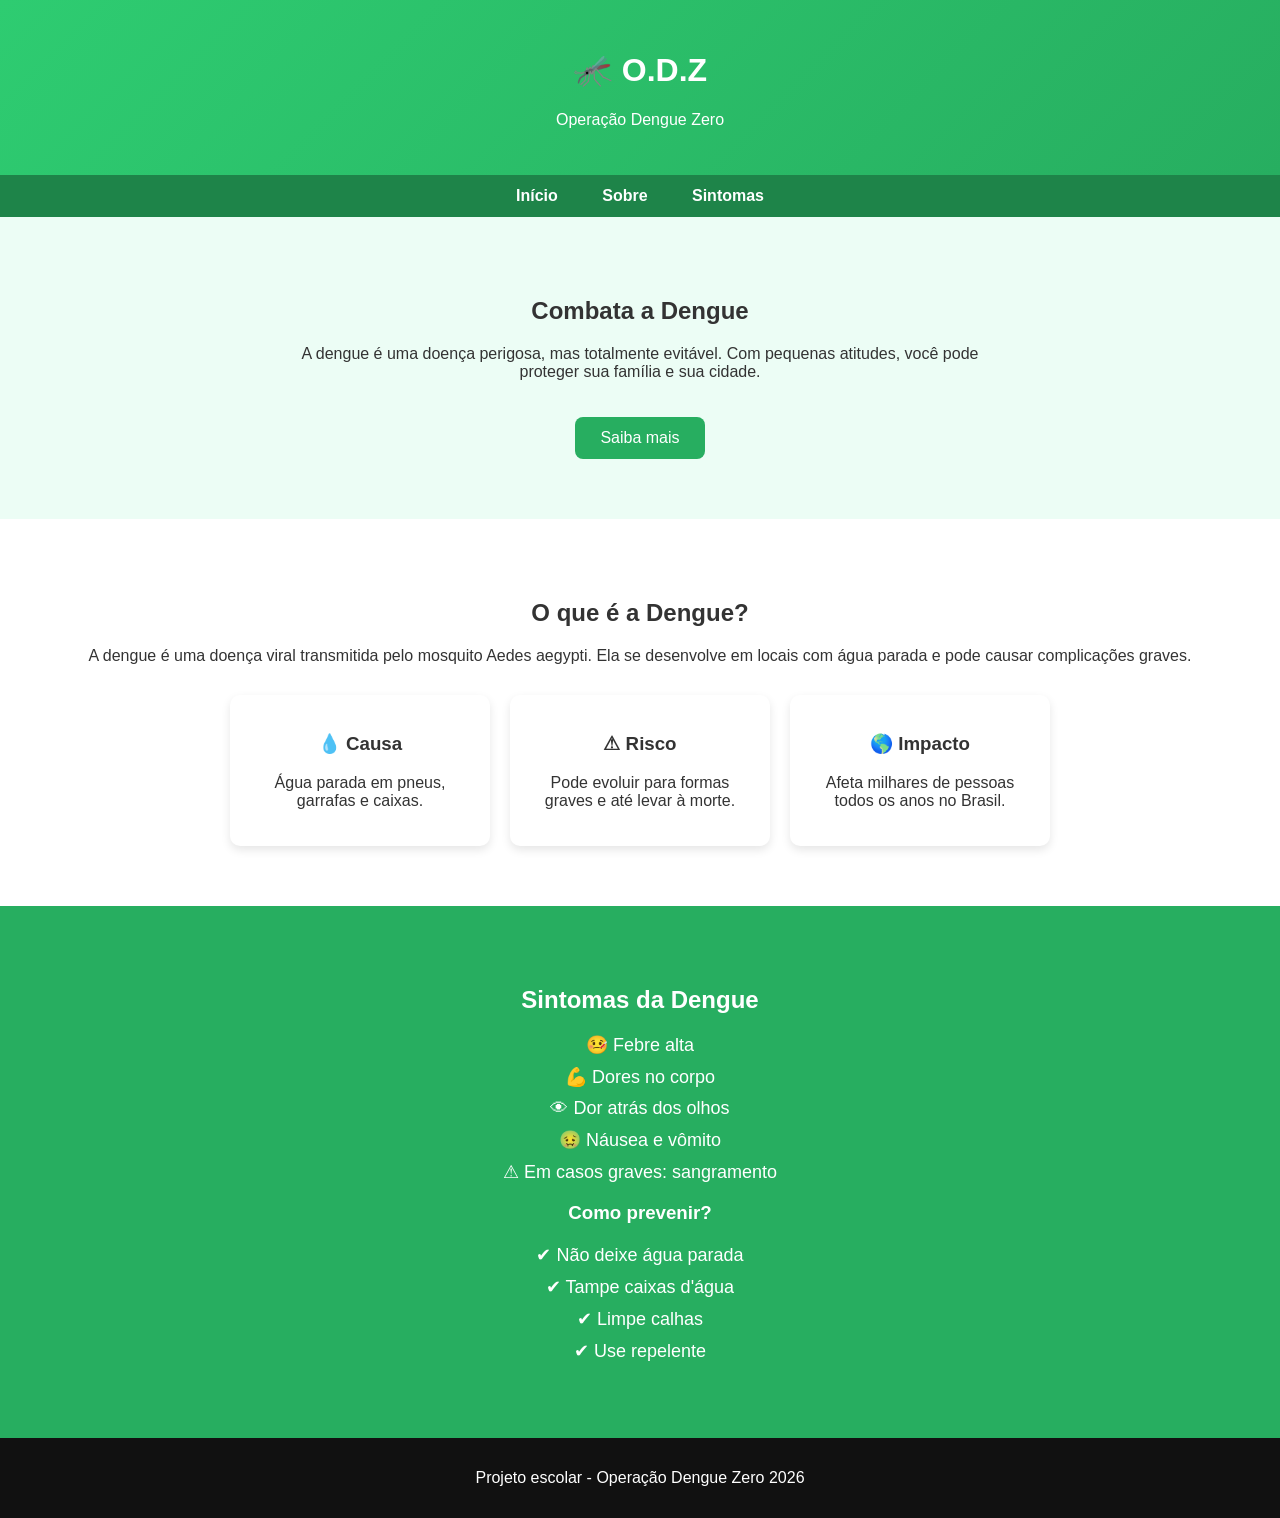
==== index.html @ 2629284d "Rename Untitled-1.html to index.html" ====
<!DOCTYPE html>
<html lang="pt-br">
<head>
    <meta charset="UTF-8">
    <title>O.D.Z - Operação Dengue Zero</title>
    <link rel="stylesheet" href="dengue.css">
</head>
<body>

<header>
    <h1>🦟 O.D.Z</h1>
    <p>Operação Dengue Zero</p>
</header>

<nav>
    <a href="#inicio">Início</a>
    <a href="#sobre">Sobre</a>
    <a href="#sintomas">Sintomas</a>
</nav>

<section id="inicio" class="secao destaque">
    <div class="conteudo">
        <h2>Combata a Dengue</h2>
        <p>
            A dengue é uma doença perigosa, mas totalmente evitável.
            Com pequenas atitudes, você pode proteger sua família e sua cidade.
        </p>

        <a href="#sobre" class="btn">Saiba mais</a>
    </div>
</section>

<section id="sobre" class="secao">
    <h2>O que é a Dengue?</h2>
    <p>
        A dengue é uma doença viral transmitida pelo mosquito Aedes aegypti.
        Ela se desenvolve em locais com água parada e pode causar complicações graves.
    </p>

    <div class="cards">
        <div class="card">
            <h3>💧 Causa</h3>
            <p>Água parada em pneus, garrafas e caixas.</p>
        </div>

        <div class="card">
            <h3>⚠ Risco</h3>
            <p>Pode evoluir para formas graves e até levar à morte.</p>
        </div>

        <div class="card">
            <h3>🌎 Impacto</h3>
            <p>Afeta milhares de pessoas todos os anos no Brasil.</p>
        </div>
    </div>
</section>

<section id="sintomas" class="secao verde">
    <h2>Sintomas da Dengue</h2>

    <ul class="lista">
        <li>🤒 Febre alta</li>
        <li>💪 Dores no corpo</li>
        <li>👁 Dor atrás dos olhos</li>
        <li>🤢 Náusea e vômito</li>
        <li>⚠ Em casos graves: sangramento</li>
    </ul>

    <h3>Como prevenir?</h3>
    <ul class="lista">
        <li>✔ Não deixe água parada</li>
        <li>✔ Tampe caixas d'água</li>
        <li>✔ Limpe calhas</li>
        <li>✔ Use repelente</li>
    </ul>
</section>

<footer>
    <p>Projeto escolar - Operação Dengue Zero 2026</p>
</footer>

</body>
</html>
---- dengue.css ----
html {
    scroll-behavior: smooth;
}

body {
    margin: 0;
    font-family: 'Segoe UI', Arial, sans-serif;
    color: #333;
}

header {
    background: linear-gradient(135deg, #2ecc71, #27ae60);
    color: white;
    text-align: center;
    padding: 30px 20px;
}

nav {
    background: #1e8449;
    text-align: center;
    padding: 12px;
    position: sticky;
    top: 0;
}

nav a {
    color: white;
    text-decoration: none;
    margin: 0 20px;
    font-weight: bold;
    transition: 0.3s;
}

nav a:hover {
    color: #a9dfbf;
}

.secao {
    padding: 60px 20px;
    text-align: center;
}

.destaque {
    background: #ecfdf5;
}

.verde {
    background: #27ae60;
    color: white;
}

.conteudo {
    max-width: 700px;
    margin: auto;
}

.btn {
    display: inline-block;
    margin-top: 20px;
    padding: 12px 25px;
    background: #27ae60;
    color: white;
    text-decoration: none;
    border-radius: 8px;
    transition: 0.3s;
}

.btn:hover {
    background: #1e8449;
}


.cards {
    display: flex;
    justify-content: center;
    gap: 20px;
    flex-wrap: wrap;
    margin-top: 30px;
}

.card {
    background: white;
    padding: 20px;
    border-radius: 10px;
    width: 220px;
    box-shadow: 0 4px 10px rgba(0,0,0,0.1);
}

.lista {
    list-style: none;
    padding: 0;
    margin-top: 20px;
}

.lista li {
    margin: 10px 0;
    font-size: 18px;
}

footer {
    background: #111;
    color: white;
    text-align: center;
    padding: 15px;
}
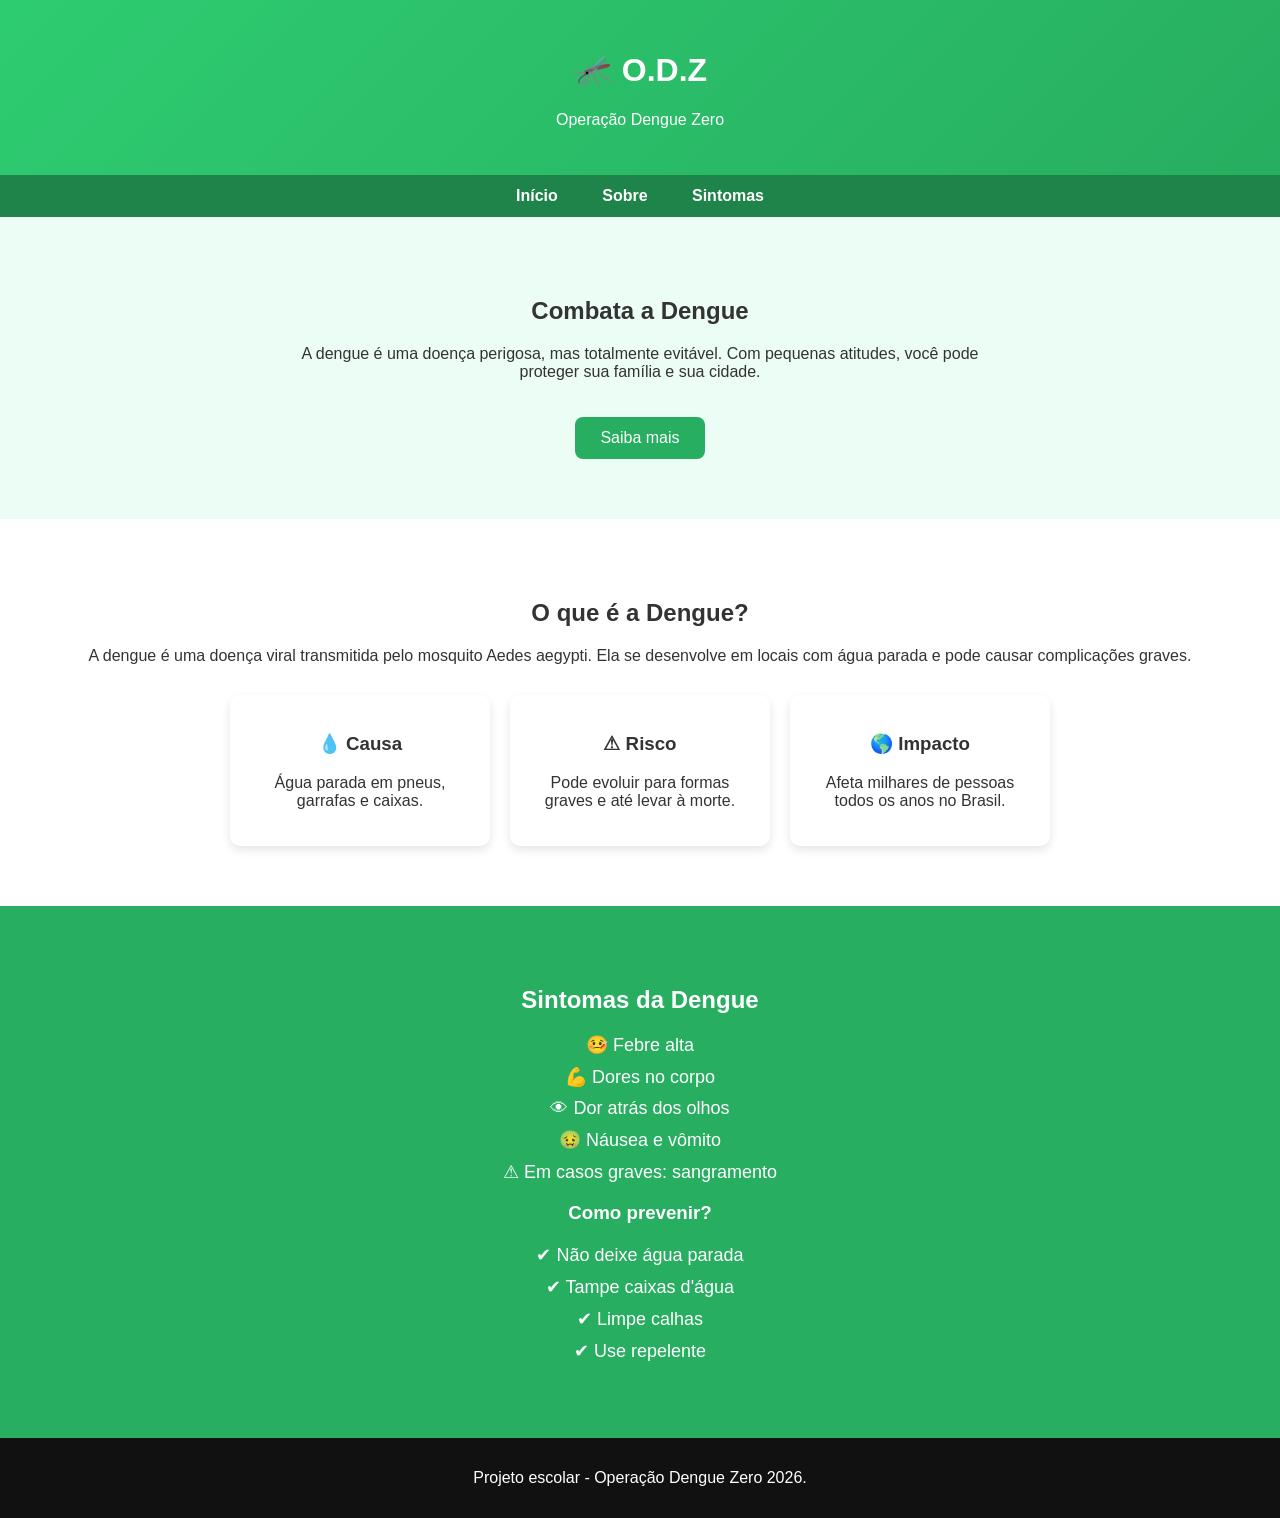
==== commit 76040427: "Update index.html" ====
--- a/index.html
+++ b/index.html
@@ -76,7 +76,7 @@
 </section>
 
 <footer>
-    <p>Projeto escolar - Operação Dengue Zero 2026</p>
+    <p>Projeto escolar - Operação Dengue Zero 2026.</p>
 </footer>
 
 </body>
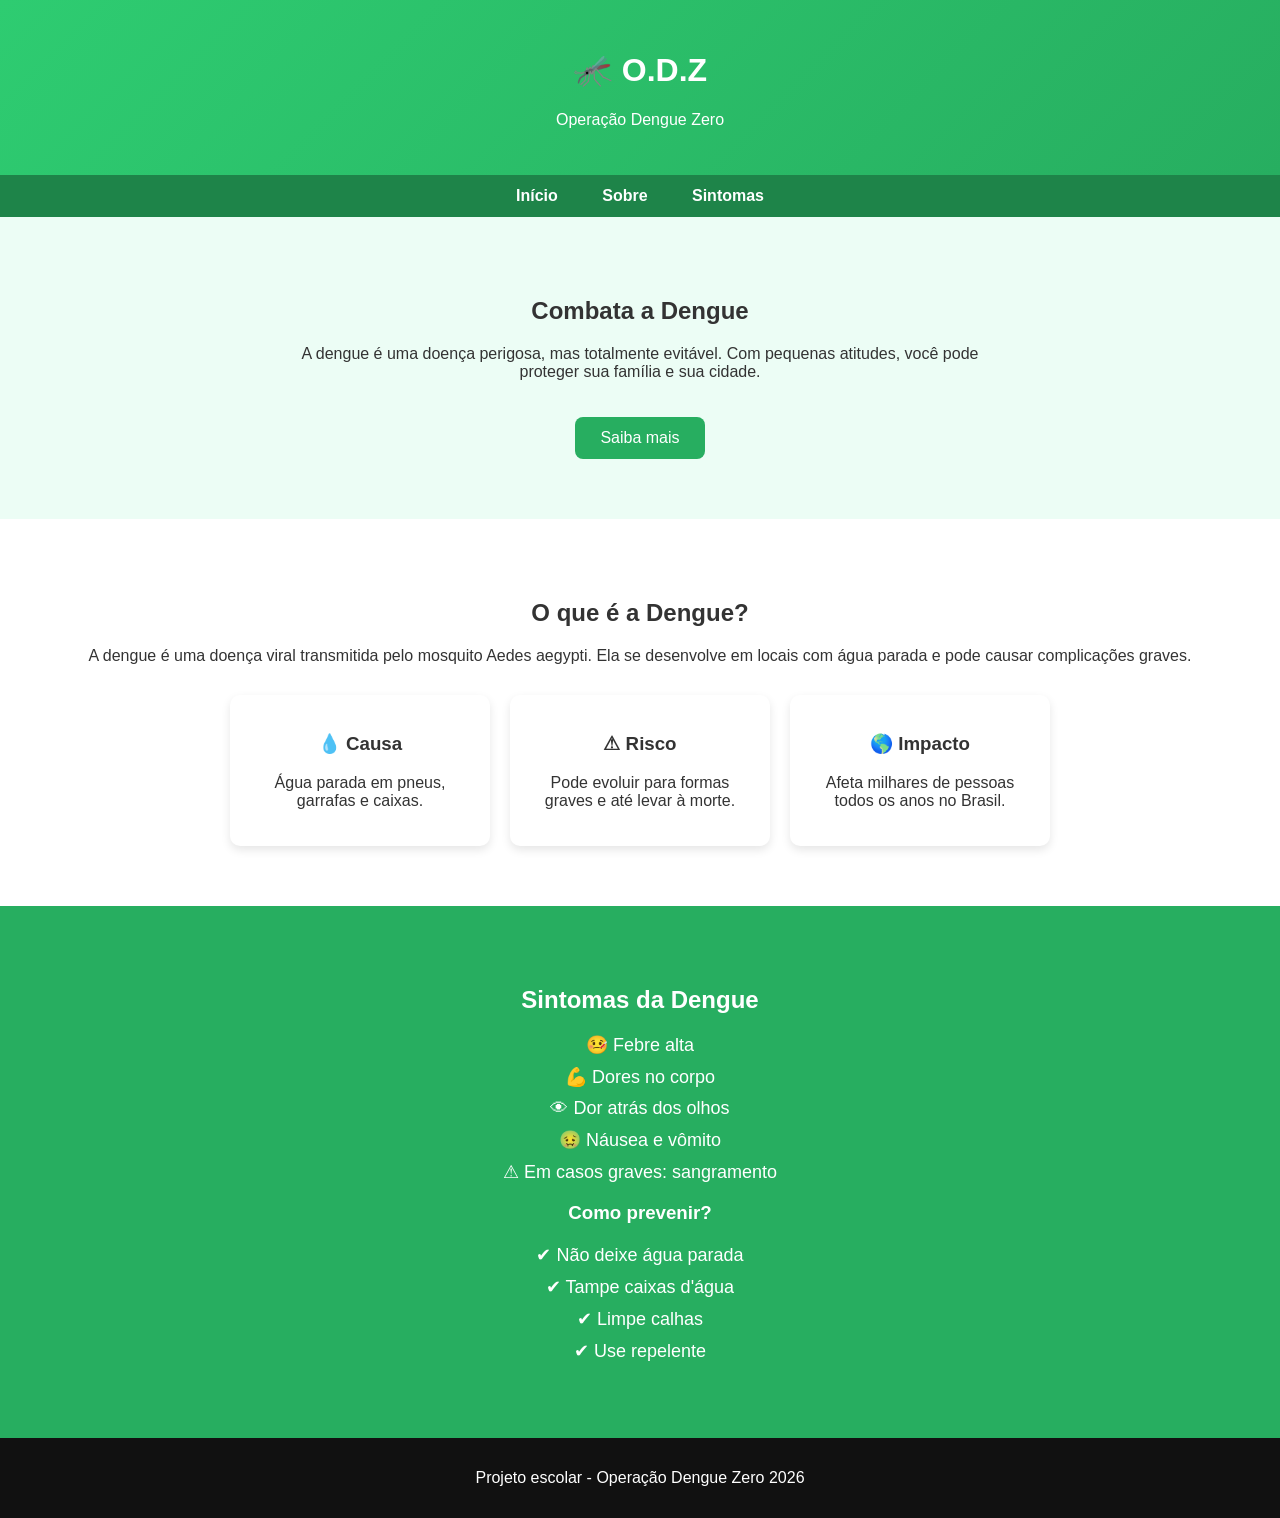
==== commit 4675bec6: "Update index.html" ====
--- a/index.html
+++ b/index.html
@@ -76,7 +76,7 @@
 </section>
 
 <footer>
-    <p>Projeto escolar - Operação Dengue Zero 2026.</p>
+    <p>Projeto escolar - Operação Dengue Zero 2026</p>
 </footer>
 
 </body>
